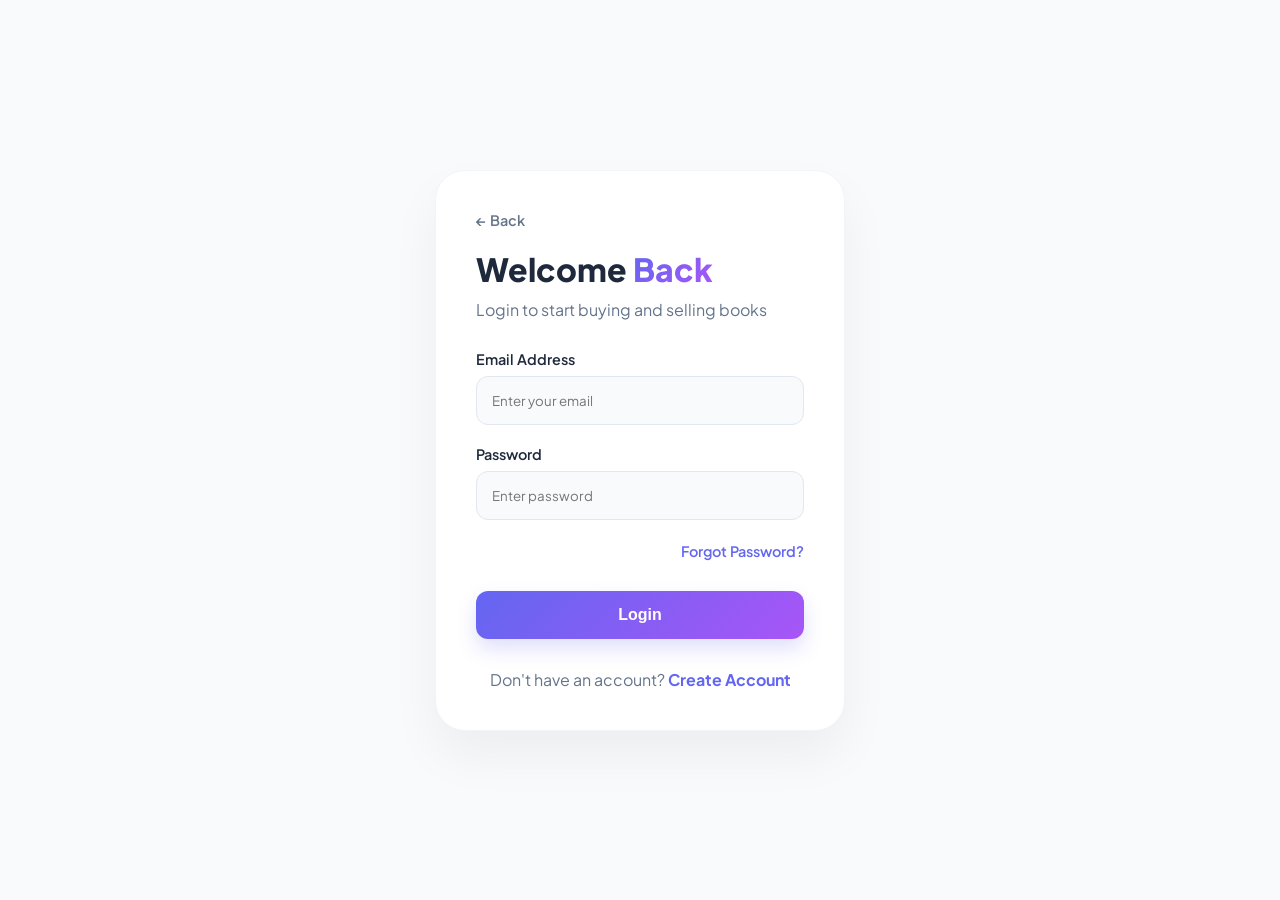
==== login.html @ 10dcbcdf "Initial commit" ====
<!DOCTYPE html>
<html lang="en">
<head>
    <meta charset="UTF-8">
    <meta name="viewport" content="width=device-width, initial-scale=1.0">
    <title>Login | BOOKSHARE</title>
    <link rel="stylesheet" href="style.css">
</head>
<body class="login-body">

    <div class="login-container">
        <div class="login-card">
            <div class="login-header">
                <a href="index.html" class="back-link">← Back</a>
                <h2>Welcome <span>Back</span></h2>
                <p>Login to start buying and selling books</p>
            </div>

            <form class="login-form">
                <div class="input-group">
                    <label>Email Address</label>
                    <input type="email" placeholder="Enter your email" required>
                </div>
                
                <div class="input-group">
                    <label>Password</label>
                    <input type="password" placeholder="Enter password" required>
                </div>

                <div class="forgot-pass">
                    <a href="#">Forgot Password?</a>
                </div>

                <button type="submit" class="login-submit">Login</button>
            </form>

            <div class="login-footer">
                <p>Don't have an account? <a href="#">Create Account</a></p>
            </div>
        </div>
    </div>

</body>
</html>
---- style.css ----
/* Google Font Import */
@import url('https://fonts.googleapis.com/css2?family=Plus+Jakarta+Sans:wght@300;400;600;800&display=swap');

:root {
    /* Bright & Professional Colors */
    --primary-gradient: linear-gradient(135deg, #6366f1 0%, #a855f7 100%); /* Indigo to Purple */
    --bg-light: #f8fafc;
    --card-white: #ffffff;
    --text-dark: #1e293b;
    --text-muted: #64748b;
}

* {
    margin: 0;
    padding: 0;
    box-sizing: border-box;
}

body {
    background-color: var(--bg-light);
    /* બેકગ્રાઉન્ડમાં હળવા કલરના ગોળા (Blur Blobs) જે મોર્ડન લાગે */
    background-image: 
        radial-gradient(circle at 10% 20%, rgba(99, 102, 241, 0.05) 0%, transparent 20%),
        radial-gradient(circle at 90% 80%, rgba(168, 85, 247, 0.05) 0%, transparent 20%);
    color: var(--text-dark);
    font-family: 'Plus Jakarta Sans', sans-serif;
    min-height: 100vh;
}

/* --- Colorful Navbar --- */
.navbar {
    display: flex;
    justify-content: space-between;
    align-items: center;
    padding: 20px 8%;
    background: rgba(255, 255, 255, 0.8);
    backdrop-filter: blur(15px);
    border-bottom: 2px solid #f1f5f9;
    position: sticky;
    top: 0;
    z-index: 1000;
}

.logo {
    font-size: 1.6rem;
    font-weight: 800;
    background: var(--primary-gradient);
    -webkit-background-clip: text;
    -webkit-text-fill-color: transparent; /* લોગો કલરફુલ ગ્રેડિયન્ટમાં */
}

.nav-links a {
    color: var(--text-muted);
    text-decoration: none;
    margin-left: 30px;
    font-weight: 600;
    transition: 0.3s;
}

.nav-links a:hover {
    color: #6366f1;
}

.login-btn {
    background: var(--primary-gradient);
    color: white !important;
    padding: 10px 25px;
    border-radius: 12px;
    box-shadow: 0 4px 15px rgba(99, 102, 241, 0.3); /* કલરફુલ શેડો */
}

/* --- Hero Section with Colorful Text --- */
.hero {
    text-align: center;
    padding: 80px 5%;
}

.hero h1 {
    font-size: 4rem;
    font-weight: 800;
    letter-spacing: -1.5px;
    line-height: 1.2;
    margin-bottom: 20px;
}

/* અમુક શબ્દોને કલરફુલ બનાવવા માટે */
.hero h1 span {
    background: var(--primary-gradient);
    -webkit-background-clip: text;
    -webkit-text-fill-color: transparent;
}

.hero p {
    color: var(--text-muted);
    font-size: 1.2rem;
    margin-bottom: 40px;
}

/* --- Colorful Glass Search Bar --- */
.search-bar {
    display: flex;
    background: white;
    padding: 10px;
    border-radius: 20px;
    max-width: 650px;
    margin: 0 auto;
    box-shadow: 0 20px 50px rgba(0,0,0,0.08); /* સોફ્ટ શેડો */
    border: 2px solid transparent;
    background-image: linear-gradient(white, white), var(--primary-gradient);
    background-origin: border-box;
    background-clip: padding-box, border-box; /* બોર્ડર ગ્રેડિયન્ટમાં */
}

.search-bar input {
    flex: 1;
    border: none;
    outline: none;
    padding: 12px 20px;
    font-size: 1rem;
    color: var(--text-dark);
}

.search-bar button {
    background: var(--primary-gradient);
    color: white;
    border: none;
    padding: 0 30px;
    border-radius: 15px;
    font-weight: 600;
    cursor: pointer;
    box-shadow: 0 5px 15px rgba(168, 85, 247, 0.2);
}

/* --- Colorful Category Tags --- */
.categories {
    display: flex;
    justify-content: center;
    gap: 15px;
    margin-top: 50px;
    flex-wrap: wrap;
}

.cat-tag {
    background: white;
    padding: 12px 25px;
    border-radius: 100px;
    font-weight: 600;
    font-size: 0.9rem;
    color: var(--text-muted);
    border: 1px solid #e2e8f0;
    transition: 0.4s;
    cursor: pointer;
}

/* દરેક કેટેગરીને અલગ કલરની ઈફેક્ટ આપવા */
.cat-tag:hover {
    transform: translateY(-5px);
    color: white;
    background: var(--primary-gradient);
    box-shadow: 0 10px 20px rgba(99, 102, 241, 0.2);
    border-color: transparent;
}
/* --- Book Display Section --- */
.book-container {
    padding: 60px 8%;
}

.section-title {
    font-size: 2rem;
    font-weight: 800;
    margin-bottom: 40px;
    text-align: left;
}

.section-title span {
    background: var(--primary-gradient);
    -webkit-background-clip: text;
    -webkit-text-fill-color: transparent;
}

/* Book Grid Layout */
.book-grid {
    display: grid;
    grid-template-columns: repeat(auto-fill, minmax(260px, 1fr));
    gap: 30px;
}

/* Individual Card Styling */
.book-card {
    background: white;
    border-radius: 24px;
    overflow: hidden;
    border: 1px solid #f1f5f9;
    transition: all 0.4s cubic-bezier(0.175, 0.885, 0.32, 1.275);
    box-shadow: 0 10px 30px rgba(0,0,0,0.03);
    position: relative;
}

.book-card:hover {
    transform: translateY(-10px);
    box-shadow: 0 20px 40px rgba(99, 102, 241, 0.1);
    border-color: #e2e8f0;
}

/* Book Image Area */
.book-img {
    height: 320px;
    background: #f8fafc;
    position: relative;
    overflow: hidden;
}

.book-img img {
    width: 100%;
    height: 100%;
    object-fit: cover;
    transition: 0.5s;
}

.book-card:hover .book-img img {
    transform: scale(1.08);
}

/* Badges */
.category-badge, .sold-badge {
    position: absolute;
    top: 15px;
    left: 15px;
    background: rgba(255, 255, 255, 0.9);
    backdrop-filter: blur(5px);
    padding: 6px 15px;
    border-radius: 100px;
    font-size: 0.75rem;
    font-weight: 700;
    color: #6366f1;
}

.category-badge.free { color: #22c55e; }
.sold-badge { background: #ef4444; color: white; }

/* Book Details */
.book-info {
    padding: 20px;
}

.book-info h3 {
    font-size: 1.1rem;
    margin-bottom: 5px;
    color: var(--text-dark);
}

.author {
    font-size: 0.85rem;
    color: var(--text-muted);
    margin-bottom: 15px;
}

.price-row {
    display: flex;
    align-items: center;
    gap: 10px;
    margin-bottom: 20px;
}

.price {
    font-size: 1.3rem;
    font-weight: 800;
    color: #1e293b;
}

.old-price {
    text-decoration: line-through;
    color: #94a3b8;
    font-size: 0.9rem;
}

.free-label {
    color: #22c55e;
    font-weight: 700;
}

/* WhatsApp Button */
.chat-btn {
    width: 100%;
    padding: 12px;
    border: none;
    border-radius: 14px;
    background: #f1f5f9;
    color: #475569;
    font-weight: 600;
    cursor: pointer;
    transition: 0.3s;
}

.book-card:hover .chat-btn {
    background: var(--primary-gradient);
    color: white;
}

.chat-btn.disabled {
    background: #f8fafc;
    color: #cbd5e1;
    cursor: not-allowed;
}
/* --- Login Page Styles --- */
.login-body {
    display: flex;
    justify-content: center;
    align-items: center;
    min-height: 100vh;
    background: #f8fafc; /* Light Professional Grey */
}

.login-container {
    width: 100%;
    max-width: 450px;
    padding: 20px;
}

.login-card {
    background: white;
    padding: 40px;
    border-radius: 30px;
    box-shadow: 0 25px 50px rgba(0,0,0,0.05);
    border: 1px solid #f1f5f9;
    animation: fadeIn 0.6s ease-out;
}

.back-link {
    text-decoration: none;
    color: var(--text-muted);
    font-size: 0.9rem;
    font-weight: 600;
    display: block;
    margin-bottom: 20px;
}

.login-header h2 {
    font-size: 2rem;
    font-weight: 800;
    margin-bottom: 10px;
}

.login-header h2 span {
    background: var(--primary-gradient);
    -webkit-background-clip: text;
    -webkit-text-fill-color: transparent;
}

.login-header p {
    color: var(--text-muted);
    margin-bottom: 30px;
}

/* Input Fields Style */
.input-group {
    margin-bottom: 20px;
    text-align: left;
}

.input-group label {
    display: block;
    font-size: 0.9rem;
    font-weight: 600;
    margin-bottom: 8px;
    color: var(--text-dark);
}

.input-group input {
    width: 100%;
    padding: 15px;
    border-radius: 12px;
    border: 1px solid #e2e8f0;
    background: #f8fafc;
    font-family: inherit;
    transition: 0.3s;
}

.input-group input:focus {
    outline: none;
    border-color: #6366f1;
    background: white;
    box-shadow: 0 0 0 4px rgba(99, 102, 241, 0.1);
}

.forgot-pass {
    text-align: right;
    margin-bottom: 30px;
}

.forgot-pass a {
    color: #6366f1;
    text-decoration: none;
    font-size: 0.9rem;
    font-weight: 600;
}

/* Login Button */
.login-submit {
    width: 100%;
    padding: 15px;
    border: none;
    border-radius: 12px;
    background: var(--primary-gradient);
    color: white;
    font-size: 1rem;
    font-weight: 700;
    cursor: pointer;
    box-shadow: 0 10px 20px rgba(99, 102, 241, 0.2);
    transition: 0.3s;
}

.login-submit:hover {
    transform: translateY(-2px);
    box-shadow: 0 15px 25px rgba(99, 102, 241, 0.3);
}

.login-footer {
    margin-top: 30px;
    text-align: center;
    color: var(--text-muted);
}

.login-footer a {
    color: #6366f1;
    text-decoration: none;
    font-weight: 700;
}

/* Entry Animation */
@keyframes fadeIn {
    from { opacity: 0; transform: translateY(20px); }
    to { opacity: 1; transform: translateY(0); }
}
/* --- Upload Page Styles --- */
.upload-body {
    background-color: #f8fafc;
}

.upload-container {
    max-width: 800px;
    margin: 50px auto;
    padding: 0 20px;
    animation: fadeIn 0.8s ease;
}

.upload-header {
    text-align: center;
    margin-bottom: 40px;
}

.upload-header h2 {
    font-size: 2.5rem;
    font-weight: 800;
}

.upload-header h2 span {
    background: var(--primary-gradient);
    -webkit-background-clip: text;
    -webkit-text-fill-color: transparent;
}

/* Image Upload Placeholder */
.image-upload-box {
    width: 100%;
    margin-bottom: 30px;
}

.upload-label {
    display: flex;
    flex-direction: column;
    align-items: center;
    justify-content: center;
    height: 200px;
    border: 2px dashed #e2e8f0;
    border-radius: 20px;
    background: white;
    cursor: pointer;
    transition: 0.3s;
}

.upload-label:hover {
    border-color: #6366f1;
    background: rgba(99, 102, 241, 0.02);
}

.upload-icon {
    font-size: 2.5rem;
    margin-bottom: 10px;
}

.upload-form {
    background: white;
    padding: 40px;
    border-radius: 30px;
    box-shadow: 0 20px 40px rgba(0,0,0,0.03);
}

.form-grid {
    display: grid;
    grid-template-columns: 1fr 1fr;
    gap: 20px;
}

/* Dropdown Menu Style */
select {
    width: 100%;
    padding: 15px;
    border-radius: 12px;
    border: 1px solid #e2e8f0;
    background: #f8fafc;
    font-family: inherit;
    appearance: none; /* Removes default arrow */
    cursor: pointer;
}

textarea {
    width: 100%;
    padding: 15px;
    border-radius: 12px;
    border: 1px solid #e2e8f0;
    background: #f8fafc;
    font-family: inherit;
    resize: none;
}

.upload-submit {
    width: 100%;
    padding: 18px;
    margin-top: 30px;
    border: none;
    border-radius: 15px;
    background: var(--primary-gradient);
    color: white;
    font-size: 1.1rem;
    font-weight: 700;
    cursor: pointer;
    box-shadow: 0 10px 20px rgba(99, 102, 241, 0.2);
    transition: 0.3s;
}

.upload-submit:hover {
    transform: translateY(-3px);
    box-shadow: 0 15px 30px rgba(99, 102, 241, 0.3);
}

/* Responsive for Mobile */
@media (max-width: 600px) {
    .form-grid {
        grid-template-columns: 1fr;
    }
}
/* --- Request Page Styles --- */
.request-body {
    background: #f8fafc;
}

.request-container {
    max-width: 1000px;
    margin: 50px auto;
    padding: 0 20px;
}

.request-header {
    text-align: center;
    margin-bottom: 50px;
}

.request-grid {
    display: grid;
    grid-template-columns: 1fr 1.2fr;
    gap: 40px;
}

/* Form Card */
.request-form-card {
    background: white;
    padding: 30px;
    border-radius: 25px;
    box-shadow: 0 20px 40px rgba(0,0,0,0.03);
    height: fit-content;
}

.request-form-card h3 {
    margin-bottom: 25px;
    font-size: 1.4rem;
}

.request-submit {
    width: 100%;
    padding: 15px;
    border: none;
    border-radius: 12px;
    background: var(--primary-gradient);
    color: white;
    font-weight: 700;
    cursor: pointer;
    box-shadow: 0 10px 20px rgba(99, 102, 241, 0.2);
}

/* Requests List */
.live-requests h3 {
    margin-bottom: 25px;
}

.req-item {
    background: white;
    padding: 20px;
    border-radius: 18px;
    margin-bottom: 15px;
    display: flex;
    justify-content: space-between;
    align-items: center;
    border: 1px solid #f1f5f9;
    transition: 0.3s;
}

.req-item:hover {
    border-color: #6366f1;
    transform: translateX(5px);
}

.req-info h4 {
    font-size: 1.1rem;
    margin-bottom: 5px;
}

.req-info p {
    font-size: 0.85rem;
    color: var(--text-muted);
}

.req-info span {
    color: var(--text-dark);
    font-weight: 600;
}

.status-badge {
    background: #fef9c3;
    color: #a16207;
    padding: 5px 12px;
    border-radius: 100px;
    font-size: 0.75rem;
    font-weight: 700;
}

/* Mobile Responsive */
@media (max-width: 800px) {
    .request-grid {
        grid-template-columns: 1fr;
    }
}
/* Wishlist Button Styling */
.wishlist-btn {
    position: absolute;
    top: 15px;
    right: 15px;
    width: 40px;
    height: 40px;
    border-radius: 50%;
    background: white;
    border: none;
    box-shadow: 0 4px 10px rgba(0,0,0,0.1);
    cursor: pointer;
    display: flex;
    align-items: center;
    justify-content: center;
    transition: 0.3s ease;
    z-index: 10;
}

.heart-icon {
    color: #cbd5e1; /* Default Grey Heart */
    font-size: 1.4rem;
    transition: 0.3s;
}

/* જ્યારે બટન એક્ટિવ (ક્લિક કરેલું) હોય ત્યારે */
.wishlist-btn.active .heart-icon {
    color: #ff4757; /* Red Heart */
    transform: scale(1.2);
}

.wishlist-btn:hover {
    transform: scale(1.1);
}
/* --- Location Badge Style --- */
.location-badge {
    display: inline-flex;
    align-items: center;
    gap: 5px;
    background: #f1f5f9; /* Soft Blue-Grey */
    color: #6366f1;      /* Indigo Color */
    padding: 4px 12px;
    border-radius: 50px;
    font-size: 0.8rem;
    font-weight: 700;
    margin-bottom: 10px;
}

.loc-icon {
    font-size: 0.9rem;
}

/* સર્ચ બારમાં લોકેશન ફિલ્ટર માટે */
.location-filter {
    border-left: 1px solid #e2e8f0;
    padding-left: 15px;
    margin-left: 10px;
    display: flex;
    align-items: center;
}

.location-filter select {
    border: none;
    background: transparent;
    font-weight: 600;
    color: var(--text-dark);
    outline: none;
    cursor: pointer;
}
/* --- Free Books Section Style --- */
.free-books-section {
    padding: 60px 8%;
    background: linear-gradient(to bottom, #f0fdf4 0%, #ffffff 100%); /* Light Greenish Fade */
    border-radius: 50px 50px 0 0;
    margin-top: 40px;
}

.free-tag {
    position: absolute;
    top: 15px;
    left: 15px;
    background: #22c55e; /* Bright Green */
    color: white;
    padding: 5px 15px;
    border-radius: 50px;
    font-size: 0.75rem;
    font-weight: 800;
    box-shadow: 0 4px 10px rgba(34, 197, 94, 0.3);
}

.free-price {
    color: #22c55e;
    font-size: 1.4rem;
    font-weight: 800;
}

/* Free Button Hover Effect */
.free-btn {
    background: #22c55e !important;
    color: white !important;
    border: none;
    box-shadow: 0 10px 20px rgba(34, 197, 94, 0.2);
}

.free-btn:hover {
    background: #16a34a !important;
    transform: translateY(-2px);
    box-shadow: 0 15px 25px rgba(34, 197, 94, 0.3);
}

/* Free Card Special Border */
.free-card {
    border: 2px solid #dcfce7 !important;
}

.free-card:hover {
    border-color: #22c55e !important;
}
@keyframes fadeIn {
    from { opacity: 0; transform: translateY(10px); }
    to { opacity: 1; transform: translateY(0); }
}

/* એક્ટિવ કેટેગરી માટે સ્ટાઈલ */
.active-tag {
    background: var(--primary-gradient) !important;
    color: white !important;
    border-color: transparent !important;
}
.condition-tag {
    position: absolute;
    bottom: 10px;
    left: 10px;
    background: rgba(0, 0, 0, 0.6);
    color: white;
    padding: 3px 8px;
    border-radius: 5px;
    font-size: 0.7rem;
    backdrop-filter: blur(5px);
}

.seller-rating {
    font-size: 0.8rem;
    color: #64748b;
    margin-bottom: 8px;
}

.stars {
    color: #fbbf24; /* Golden color for stars */
}
.categories {
    display: flex;
    justify-content: center;
    gap: 12px;
    margin: 30px auto;
    flex-wrap: wrap; /* આનાથી મોબાઈલમાં ટેગ્સ બીજી લાઈનમાં આવશે અને કપાશે નહીં */
    max-width: 90%;
}

.cat-tag {
    cursor: pointer;
    padding: 10px 25px;
    border-radius: 50px;
    border: 1px solid #e2e8f0;
    background: white;
    font-weight: 600;
    font-size: 0.9rem;
    transition: 0.3s ease;
    white-space: nowrap; /* ટેગનું લખાણ એક જ લાઈનમાં રહેશે */
}
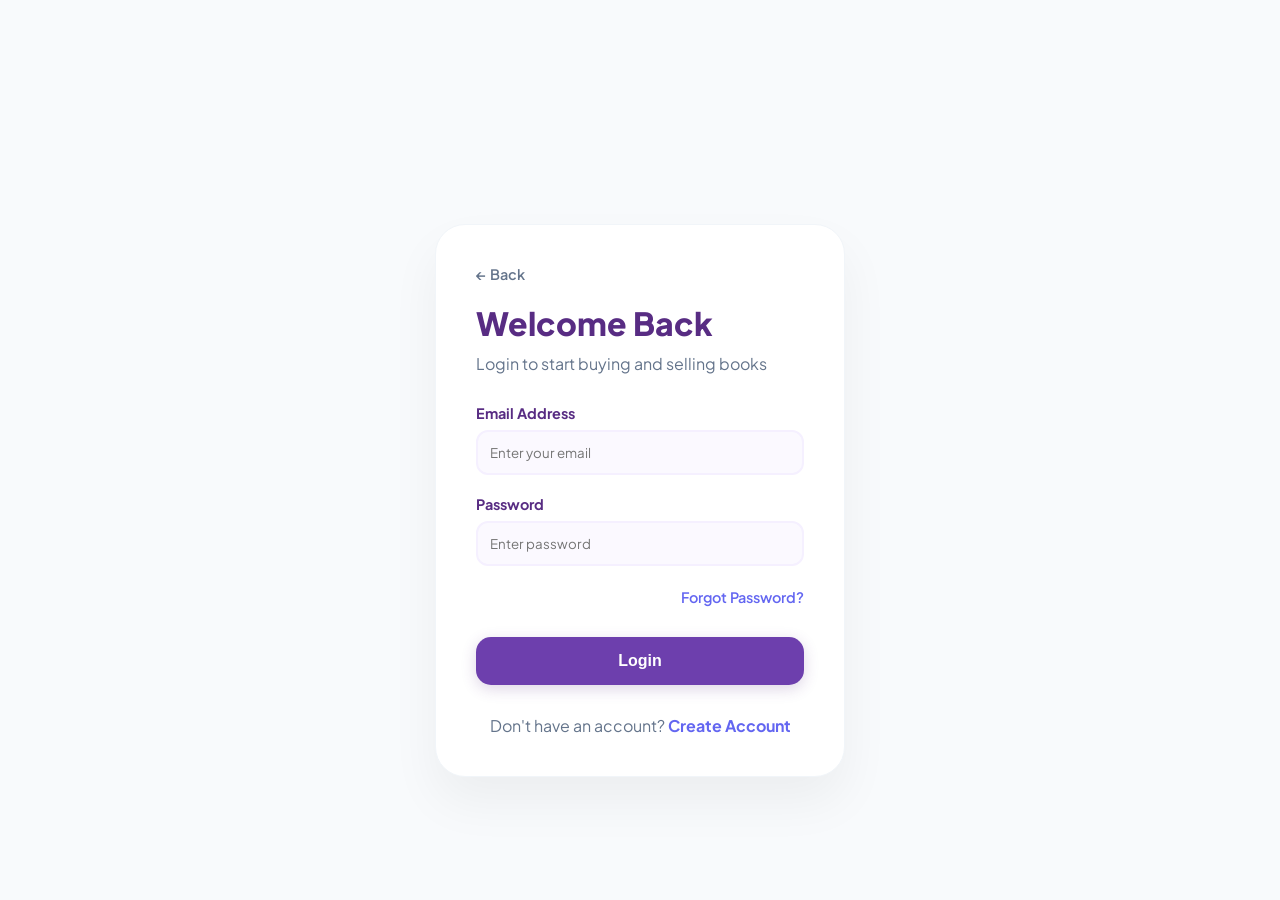
==== commit 46748b67: "samll cheng,free book button add" ====
--- a/login.html
+++ b/login.html
@@ -12,19 +12,19 @@
         <div class="login-card">
             <div class="login-header">
                 <a href="index.html" class="back-link">← Back</a>
-                <h2>Welcome <span>Back</span></h2>
+                <h2>Welcome Back </h2>
                 <p>Login to start buying and selling books</p>
             </div>
 
-            <form class="login-form">
+            <form class="login-form" id="loginForm">
                 <div class="input-group">
                     <label>Email Address</label>
-                    <input type="email" placeholder="Enter your email" required>
+                    <input type="email" id="loginEmail" placeholder="Enter your email" required>
                 </div>
                 
                 <div class="input-group">
                     <label>Password</label>
-                    <input type="password" placeholder="Enter password" required>
+                    <input type="password" id="loginPassword" placeholder="Enter password" required>
                 </div>
 
                 <div class="forgot-pass">
@@ -35,10 +35,37 @@
             </form>
 
             <div class="login-footer">
-                <p>Don't have an account? <a href="#">Create Account</a></p>
+                <p>Don't have an account? <a href="signup.html">Create Account</a></p>
             </div>
         </div>
     </div>
 
+    <script>
+        document.getElementById('loginForm').addEventListener('submit', function(e) {
+            e.preventDefault();
+
+            // ૧. ઇનપુટ કરેલી વિગતો મેળવો
+            const emailInput = document.getElementById('loginEmail').value;
+            const passInput = document.getElementById('loginPassword').value;
+
+            // ૨. Signup વખતે સ્ટોર થયેલો ડેટા મેળવો
+            const savedEmail = localStorage.getItem('registeredEmail');
+            const savedPass = localStorage.getItem('registeredPassword');
+
+            // ૩. વિગતો ચેક કરો
+            if (emailInput === savedEmail && passInput === savedPass) {
+                alert("Login Successful! 🔓");
+                
+                // લોગિન સ્ટેટસ સાચવો
+                localStorage.setItem('isLoggedIn', 'true'); 
+                
+                // હોમ પેજ પર મોકલો
+                window.location.href = "index.html";
+            } else {
+                alert("Invalid email or password! Please check and try again.");
+            }
+        });
+    </script>
+<script src="theme.js"></script>
 </body>
 </html>
--- a/style.css
+++ b/style.css
@@ -41,14 +41,22 @@
     z-index: 1000;
 }
 
+/* ૧. લોગો ટેક્સ્ટ ફિક્સ - જે હવે આપણી પર્પલ થીમ પકડશે */
 .logo {
+    display: flex;
+    align-items: center;
     font-size: 1.6rem;
     font-weight: 800;
-    background: var(--primary-gradient);
-    -webkit-background-clip: text;
-    -webkit-text-fill-color: transparent; /* લોગો કલરફુલ ગ્રેડિયન્ટમાં */
-}
-
+    /* અહીંથી Gradient અને Transparent કાઢી નાખ્યું છે જેથી આપણે આપેલો કલર દેખાય */
+}
+
+/* લોગોની અંદરના span (BOOKSHARE) માટે */
+.logo span {
+    color: #582C83 !important; /* ડાર્ક પર્પલ */
+    -webkit-text-fill-color: initial !important; /* ટ્રાન્સપરન્ટ ઇફેક્ટ દૂર કરી */
+    background: none !important;
+    font-size: 30px !important;
+}
 .nav-links a {
     color: var(--text-muted);
     text-decoration: none;
@@ -130,7 +138,6 @@
     cursor: pointer;
     box-shadow: 0 5px 15px rgba(168, 85, 247, 0.2);
 }
-
 /* --- Colorful Category Tags --- */
 .categories {
     display: flex;
@@ -141,30 +148,38 @@
 }
 
 .cat-tag {
-    background: white;
+    background: white !important;
     padding: 12px 25px;
     border-radius: 100px;
     font-weight: 600;
     font-size: 0.9rem;
-    color: var(--text-muted);
+    color: #64748b !important; /* Text Muted Color */
     border: 1px solid #e2e8f0;
     transition: 0.4s;
     cursor: pointer;
 }
 
-/* દરેક કેટેગરીને અલગ કલરની ઈફેક્ટ આપવા */
+/* જે બટન સિલેક્ટ થયેલું હોય (Active) તેના માટે ખાસ પર્પલ કલર */
+.cat-tag.active-tag {
+    background: #582C83 !important; /* આપણી પર્પલ થીમ */
+    color: white !important;
+    border-color: #582C83 !important;
+    transform: translateY(-3px);
+    box-shadow: 0 8px 15px rgba(88, 44, 131, 0.3);
+}
+
+/* માઉસ ઉપર જાય ત્યારે થતી ઇફેક્ટ */
 .cat-tag:hover {
     transform: translateY(-5px);
-    color: white;
-    background: var(--primary-gradient);
-    box-shadow: 0 10px 20px rgba(99, 102, 241, 0.2);
-    border-color: transparent;
-}
+    color: #582C83 !important; /* હોવર પર લખાણ પર્પલ થશે */
+    border-color: #582C83 !important;
+    background: #f5f3ff !important; /* આછો પર્પલ બેકગ્રાઉન્ડ */
+}
+
 /* --- Book Display Section --- */
 .book-container {
     padding: 60px 8%;
 }
-
 .section-title {
     font-size: 2rem;
     font-weight: 800;
@@ -819,4 +834,935 @@
     font-size: 0.9rem;
     transition: 0.3s ease;
     white-space: nowrap; /* ટેગનું લખાણ એક જ લાઈનમાં રહેશે */
+}
+.sold-overlay {
+    position: absolute;
+    top: 0; left: 0; width: 100%; height: 100%;
+    background: rgba(0,0,0,0.6);
+    color: white;
+    display: flex;
+    justify-content: center;
+    align-items: center;
+    font-weight: bold;
+    font-size: 1.5rem;
+    z-index: 5;
+    pointer-events: none;
+}
+/* Sold Out કાર્ડ માટેની ડિઝાઈન */
+.book-card.sold {
+    position: relative;
+    opacity: 0.6;
+    pointer-events: none; /* ક્લિક બંધ કરી દેશે */
+}
+
+.book-card.sold::before {
+    content: "SOLD OUT";
+    position: absolute;
+    top: 40%;
+    left: 50%;
+    transform: translate(-50%, -50%) rotate(-15deg);
+    background: #ff4757;
+    color: white;
+    padding: 10px 20px;
+    font-weight: bold;
+    border: 2px solid white;
+    z-index: 100;
+    border-radius: 5px;
+}
+.logo {
+    display: flex;
+    align-items: center;
+    gap: 10px; /* લોગો અને નામ વચ્ચેની જગ્યા */
+    font-weight: 700;
+    font-size: 24px;
+    color: #1e293b; /* તમારી થીમ મુજબનો ડાર્ક કલર */
+}
+
+.nav-logo {
+    width: 40px;  /* લોગોની પહોળાઈ */
+    height: 40px; /* લોગોની ઉંચાઈ */
+    object-fit: contain;
+    border-radius: 8px; /* જો લોગો ચોરસ હોય તો તેને થોડો રાઉન્ડ કરવા માટે */
+}
+.logo {
+    display: flex;
+    align-items: center;
+    gap: 10px;
+    font-weight: 700;
+    font-size: 24px;
+    
+    /* આ લાઈન લોગોના પર્પલ કલર સાથે મેચ થશે */
+    color: #2c2d77; /* આ એક સ્ટાન્ડર્ડ મોર્ડન પર્પલ (Indigo) છે */
+    
+    text-transform: uppercase; /* જો તમારે લખાણ Capital રાખવું હોય તો */
+    letter-spacing: 1px; /* પ્રોફેશનલ લુક માટે અક્ષરો વચ્ચે થોડી જગ્યા */
+}
+
+/* જો તમે ઈચ્છો તો 'SHARE' ને અલગ કલર આપી શકો છો */
+.logo span {
+    color: #2e2f70; /* આખું નામ પર્પલ થશે */
+}
+/* ૧. Mark as Sold બટન (ડાર્ક પર્પલ શેડ - લોગોના થડ જેવો) */
+.sold-btn {
+    background: #582C83 !important; /* ડાર્ક પર્પલ */
+    color: white !important;
+    border: none;
+    padding: 12px;
+    border-radius: 12px;
+    cursor: pointer;
+    width: 100%;
+    font-weight: 600;
+    margin-top: 10px;
+    transition: 0.3s;
+}
+
+.sold-btn:hover {
+    background: #452266 !important; /* થોડું વધુ ડાર્ક */
+}
+
+/* ૨. Delete Listing બટન (લાઇટ પર્પલ શેડ - લોગોના બહારના સર્કલ જેવો) */
+.delete-btn {
+    background: #E1D5F0 !important; /* લાઇટ પર્પલ */
+    color: #582C83 !important;      /* ડાર્ક પર્પલ ટેક્સ્ટ */
+    border: 1px solid #D1C4E9;
+    padding: 10px;
+    border-radius: 12px;
+    cursor: pointer;
+    width: 100%;
+    font-weight: 600;
+    font-size: 14px;
+    margin-top: 10px;
+    transition: 0.3s;
+}
+
+.delete-btn:hover {
+    background: #D1C4E9 !important;
+    color: #452266 !important;
+}
+
+/* ૩. પ્રાઇસ (કિંમત) નો કલર પણ લોગો મુજબ સેટ કરો */
+.price {
+    color: #582C83; 
+    font-weight: 800;
+    font-size: 1.5rem;
+}
+/* ૧. મેઈન હેડિંગ (Give Your Books A Second Life) માટે */
+.hero h1 {
+    color: #582C83 !important; /* ડાર્ક પર્પલ */
+    font-weight: 800; /* થોડા વધુ જાડા અક્ષર પ્રોફેશનલ લાગશે */
+}
+
+/* ૨. નેવબારમાં લોગોની બાજુમાં જે BOOKSHARE લખ્યું છે તેના માટે */
+.logo span {
+    color: #582C83 !important;
+    font-weight: 700;
+    letter-spacing: 1px; /* અક્ષરો વચ્ચે થોડી જગ્યા */
+}
+
+/* ૩. સર્ચ બારની બોર્ડરને પણ થોડી મેચ કરવા માટે (Optional) */
+.search-bar {
+    border: 2px solid #E1D5F0; /* લાઈટ પર્પલ બોર્ડર */
+}
+/* ૧. નેવબારનું બેકગ્રાઉન્ડ - જે હોમ પેજથી અલગ દેખાશે */
+.navbar {
+    background-color: #E9E2F7 !important; /* થોડો વધુ ડાર્ક અને રિચ લાઇટ પર્પલ */
+    padding: 10px 40px;
+    display: flex;
+    justify-content: space-between;
+    align-items: center;
+    /* નીચેની લાઇન અને શેડો નેવબારને અલગ પાડશે */
+    border-bottom: 3px solid #D1C4E9; 
+    box-shadow: 0 4px 12px rgba(88, 44, 131, 0.15); 
+    position: sticky;
+    top: 0;
+    z-index: 1000;
+}
+
+/* ૨. નેવબારની લિંક્સ */
+.nav-links a {
+    text-decoration: none;
+    color: #582C83 !important; /* ડાર્ક પર્પલ અક્ષર */
+    font-weight: 700;
+    padding: 8px 20px;
+    border-radius: 8px;
+    transition: all 0.3s ease;
+}
+
+/* ૩. હોવર ઇફેક્ટ - ડાર્ક બોક્સ */
+.nav-links a:hover {
+    background-color: #582C83 !important; /* ડાર્ક પર્પલ બોક્સ */
+    color: #ffffff !important; /* વ્હાઇટ અક્ષર */
+}
+
+/* ૪. લોગો અને ટેક્સ્ટને પ્રોપરલી સેન્ટર કરવા માટે */
+.logo {
+    display: flex;
+    align-items: center;
+    gap: 12px;
+}
+
+.logo span {
+    color: #582C83 !important;
+    font-size: 24px;
+    font-weight: 800;
+}
+/* ૧. કેટેગરી કન્ટેનર (બધા બટન્સની આજુબાજુની જગ્યા) */
+.categories {
+    display: flex;
+    justify-content: center;
+    gap: 15px;
+    margin-top: 30px;
+    flex-wrap: wrap;
+}
+
+/* ૨. કેટેગરી ટેગ્સ - Navbar જેવો લુક */
+.cat-tag {
+    background-color: #E9E2F7 !important; /* Navbar જેવો લાઈટ પર્પલ */
+    color: #582C83 !important;           /* ડાર્ક પર્પલ ફોન્ટ */
+    padding: 10px 25px;
+    border-radius: 12px;                  /* થોડા રાઉન્ડ ખૂણા */
+    cursor: pointer;
+    font-weight: 700;
+    font-size: 15px;
+    transition: all 0.3s ease;
+    border: 2px solid transparent;        /* સ્મૂધ ઇફેક્ટ માટે */
+    display: flex;
+    align-items: center;
+    box-shadow: 0 4px 10px rgba(88, 44, 131, 0.05); /* હળવો શેડો */
+}
+
+/* ૩. હોવર ઇફેક્ટ - Navbar જેવું ડાર્ક પર્પલ બોક્સ */
+.cat-tag:hover {
+    background-color: #582C83 !important; /* ડાર્ક પર્પલ બેકગ્રાઉન્ડ */
+    color: #ffffff !important;           /* વ્હાઇટ ફોન્ટ */
+    transform: translateY(-3px);          /* સહેજ ઉપર આવશે */
+    box-shadow: 0 6px 15px rgba(88, 44, 131, 0.2);
+}
+
+/* ૪. એક્ટિવ ટેગ (જ્યારે કોઈ કેટેગરી સિલેક્ટ થયેલી હોય) */
+.cat-tag.active-tag, .cat-tag.active {
+    background-color: #582C83 !important;
+    color: #ffffff !important;
+    box-shadow: 0 4px 12px rgba(88, 44, 131, 0.3);
+}
+/* ૧. બુક કાર્ડનો આખો લુક બદલવા માટે */
+.book-card {
+    background: #ffffff;
+    border-radius: 20px; /* વધુ રાઉન્ડ ખૂણા */
+    overflow: hidden;
+    border: 1px solid #E9E2F7; /* લાઈટ પર્પલ બોર્ડર */
+    box-shadow: 0 10px 25px rgba(88, 44, 131, 0.05); /* હળવો પર્પલ શેડો */
+    transition: all 0.4s cubic-bezier(0.175, 0.885, 0.32, 1.275); /* સ્મૂધ એનિમેશન */
+    position: relative;
+    display: flex;
+    flex-direction: column;
+}
+
+/* ૨. હોવર ઇફેક્ટ - કાર્ડ થોડું ઉપર આવશે અને શેડો ડાર્ક થશે */
+.book-card:hover {
+    transform: translateY(-12px);
+    box-shadow: 0 20px 40px rgba(88, 44, 131, 0.15);
+    border-color: #8A5AC2; /* બોર્ડર પર્પલ થશે */
+}
+
+/* ૩. બુક ઈમેજ સેક્શન */
+.book-img {
+    position: relative;
+    height: 220px;
+    overflow: hidden;
+}
+
+.book-img img {
+    width: 100%;
+    height: 100%;
+    object-fit: cover;
+    transition: transform 0.5s ease;
+}
+
+.book-card:hover .book-img img {
+    transform: scale(1.1); /* હોવર કરતા ઈમેજ ઝૂમ થશે */
+}
+
+/* ૪. લોકેશન બેજ (📍 Rajkot) - એકદમ મોર્ડન લુક */
+.location-badge {
+    position: absolute;
+    top: 15px;
+    left: 15px;
+    background: rgba(255, 255, 255, 0.9);
+    backdrop-filter: blur(5px);
+    padding: 5px 12px;
+    border-radius: 50px;
+    font-size: 12px;
+    font-weight: 700;
+    color: #582C83;
+    box-shadow: 0 4px 10px rgba(0,0,0,0.1);
+}
+
+/* ૫. બુકની વિગતો (Info Section) */
+.book-info {
+    padding: 20px;
+    text-align: left;
+}
+
+.book-info h3 {
+    font-size: 18px;
+    color: #582C83;
+    margin-bottom: 5px;
+    font-weight: 700;
+}
+
+.price-row {
+    margin: 15px 0;
+    display: flex;
+    align-items: center;
+    justify-content: space-between;
+}
+
+.price {
+    font-size: 22px;
+    color: #8A5AC2;
+    font-weight: 800;
+}
+
+/* ૬. વોટ્સએપ બટન - પર્પલ ગ્રેડિયન્ટ લુક */
+.chat-btn {
+    background: linear-gradient(135deg, #8A5AC2 0%, #582C83 100%) !important;
+    color: white !important;
+    border: none !important;
+    padding: 12px;
+    border-radius: 12px;
+    font-weight: 600;
+    cursor: pointer;
+    width: 100%;
+    transition: 0.3s;
+}
+
+.chat-btn:hover {
+    box-shadow: 0 8px 20px rgba(88, 44, 131, 0.3);
+    opacity: 0.9;
+}
+/* ૧. મેઈન હેડિંગ અને લખાણ (ડાર્ક પર્પલ) */
+.request-header h2, .request-header h1 {
+    color: #582C83 !important;
+}
+
+/* ૨. રિક્વેસ્ટ ફોર્મ કાર્ડ - પ્રીમિયમ લુક */
+.request-card {
+    background: #ffffff;
+    border: 1px solid #E9E2F7;
+    border-radius: 20px;
+    box-shadow: 0 10px 30px rgba(88, 44, 131, 0.08);
+}
+
+/* ૩. ઈનપુટ બોક્સ (Inputs & Select) */
+.input-group label {
+    color: #582C83;
+    font-weight: 700;
+}
+
+.input-group input, .input-group select {
+    border: 2px solid #F5F0FF !important;
+    background-color: #FBF9FF !important;
+    border-radius: 12px;
+    padding: 12px;
+    color: #582C83;
+    transition: 0.3s;
+}
+
+.input-group input:focus {
+    border-color: #8A5AC2 !important; /* ફોકસ કરતા મીડિયમ પર્પલ */
+    outline: none;
+    background-color: #ffffff !important;
+}
+
+/* ૪. Post Request બટન (ગ્રેડિયન્ટ પર્પલ) */
+.post-btn, .request-submit {
+    background: linear-gradient(135deg, #8A5AC2 0%, #582C83 100%) !important;
+    color: white !important;
+    border-radius: 12px;
+    font-weight: 700;
+    padding: 15px;
+    border: none;
+    box-shadow: 0 5px 15px rgba(88, 44, 131, 0.2);
+}
+
+/* ૫. જમણી બાજુના રિક્વેસ્ટ લિસ્ટ કાર્ડ્સ */
+.recent-requests h3 {
+    color: #582C83;
+}
+
+.request-item {
+    background: #ffffff;
+    border: 1px solid #F5F0FF;
+    border-left: 5px solid #8A5AC2; /* સાઈડમાં પર્પલ બોર્ડર */
+    border-radius: 15px;
+    margin-bottom: 15px;
+    padding: 15px;
+    transition: 0.3s;
+}
+
+.request-item:hover {
+    transform: translateX(5px);
+    box-shadow: 0 5px 15px rgba(88, 44, 131, 0.1);
+}
+
+/* ૬. Waiting Badge - લોગોની લાઈટ થીમ મુજબ */
+.waiting-badge {
+    background: #E1D5F0 !important; /* લાઈટ પર્પલ */
+    color: #582C83 !important;      /* ડાર્ક પર્પલ ટેક્સ્ટ */
+    font-weight: 800;
+    padding: 5px 12px;
+    border-radius: 50px;
+    font-size: 11px;
+    text-transform: uppercase;
+}
+/* ૧. મેઈન હેડિંગ (Latest Books) માટે */
+.section-title {
+    color: #582C83 !important; /* લોગોના થડ જેવો ડાર્ક પર્પલ */
+    font-size: 32px;
+    font-weight: 800;
+    text-align: left;
+    margin-bottom: 30px;
+    letter-spacing: -0.5px;
+}
+
+/* ૨. જો તમારે 'Books' શબ્દને થોડો લાઈટ પર્પલ રાખવો હોય (ઓપ્શનલ) */
+.section-title span {
+    color: #8A5AC2 !important; /* લોગોના પાંદડા જેવો પર્પલ */
+}
+/* ૧. 'List Your Book' હેડિંગ માટે (Upload Page) */
+.upload-card h1, .upload-container h2 {
+    color: #582C83 !important; /* લોગોના થડ જેવો ડાર્ક પર્પલ */
+    font-weight: 800;
+    text-align: center;
+}
+
+/* ૨. જો તમે 'Book' શબ્દને અલગ પર્પલ શેડ આપવા માંગતા હોવ */
+.upload-card h1 span {
+    color: #8A5AC2 !important; /* લોગોના પાંદડા જેવો પર્પલ */
+}
+
+/* ૩. હેડિંગની નીચેનું નાનું લખાણ (Fill in the details...) */
+.upload-card p {
+    color: #582C83;
+    opacity: 0.7;
+    text-align: center;
+}/* ૧. મેઈન બટન (Post Listing, Submit, વગેરે) */
+.submit-btn, .post-btn, .upload-submit-btn, .login-submit {
+    /* લોગોની થીમ મુજબનો પર્પલ ગ્રેડિયન્ટ */
+    background: linear-gradient(135deg, #8A5AC2 0%, #582C83 100%) !important;
+    color: white !important;
+    border: none !important;
+    padding: 15px 25px;
+    border-radius: 12px; /* પ્રોફેશનલ રાઉન્ડ ખૂણા */
+    font-weight: 700;
+    font-size: 16px;
+    cursor: pointer;
+    transition: all 0.3s ease;
+    box-shadow: 0 4px 15px rgba(88, 44, 131, 0.2);
+    display: block;
+    width: 100%;
+    text-align: center;
+}
+
+/* ૨. હોવર ઇફેક્ટ (Hover Effect) - નેવબાર જેવું ડાર્ક બોક્સ */
+.submit-btn:hover, .post-btn:hover, .upload-submit-btn:hover {
+    background: #582C83 !important; /* પૂરેપૂરું ડાર્ક પર્પલ */
+    transform: translateY(-2px); /* સહેજ ઉપર આવશે */
+    box-shadow: 0 8px 20px rgba(88, 44, 131, 0.35);
+}
+
+/* ૩. બટન ક્લિક થાય ત્યારે (Active State) */
+.submit-btn:active {
+    transform: scale(0.98);
+}/* આ કોડને તમારી CSS ફાઈલમાં સૌથી નીચે પેસ્ટ કરો */
+.post-btn, .submit-btn, .upload-submit-btn, button[type="submit"] {
+    background-color: #6D3FAD !important; /* તમારો માંગેલો પર્પલ */
+    background-image: none !important;    /* જો જૂનો ગ્રેડિયન્ટ હોય તો કાઢી નાખશે */
+    color: white !important;
+    border-radius: 15px !important;
+    border: none !important;
+}
+/* ૧. 'Create Account' મેઈન હેડિંગ માટે */
+.signup-container h2, .auth-header h2 {
+    color: #582C83 !important; /* લોગોના થડ જેવો ડાર્ક પર્પલ */
+    font-weight: 800;
+    font-size: 32px;
+    margin-bottom: 8px;
+}
+
+/* ૨. નીચેનું નાનું લખાણ અને 'BOOKSHARE' નામ માટે */
+.signup-container p, .auth-header p {
+    color: #582C83;
+    opacity: 0.8;
+}
+
+/* ૩. ખાસ 'BOOKSHARE' લખાણને હાઈલાઈટ કરવા માટે */
+.signup-container p span, .auth-header p strong {
+    color: #8A5AC2 !important; /* મીડિયમ પર્પલ */
+    font-weight: 700;
+}
+
+/* ૪. Signup પેજના ઈનપુટ લેબલ્સ (Name, Email, etc.) */
+.signup-form label {
+    color: #582C83 !important;
+    font-weight: 600;
+}
+
+/* ૫. Signup બટન (તમારા ફેવરિટ પર્પલ શેડમાં) */
+.signup-btn {
+    background-color: #6D3FAD !important;
+    color: white !important;
+    border-radius: 15px !important;
+    font-weight: 700;
+    border: none;
+    padding: 14px;
+    box-shadow: 0 4px 12px rgba(109, 63, 173, 0.2);
+}
+/* ૧. 'Welcome Back' મેઈન હેડિંગ માટે */
+.login-container h2, .welcome-text {
+    color: #582C83 !important; /* લોગોના થડ જેવો ડાર્ક પર્પલ */
+    font-weight: 800;
+    font-size: 32px;
+}
+
+/* ૨. 'Forgot Password?' અને 'Create Account' લિંક્સ માટે */
+.forgot-password, .create-account-link {
+    color: #6D3FAD !important; /* તમારો પસંદ કરેલો બટન પર્પલ કલર */
+    font-weight: 600;
+    text-decoration: none;
+}
+
+.forgot-password:hover, .create-account-link:hover {
+    color: #582C83 !important;
+    text-decoration: underline;
+}
+
+/* ૩. 'Login' બટનને પણ પેલા બીજા બટન્સ જેવો જ કલર આપવા માટે */
+.login-btn {
+    background-color: #6D3FAD !important;
+    color: white !important;
+    border-radius: 15px !important;
+    font-weight: 700;
+    border: none;
+    padding: 14px;
+    box-shadow: 0 4px 12px rgba(109, 63, 173, 0.2);
+    cursor: pointer;
+    transition: 0.3s;
+}
+
+.login-btn:hover {
+    background-color: #582C83 !important;
+    transform: translateY(-2px);
+}
+/* ૧. મેઈન હેડિંગ (Can't find your Book?) માટે */
+.request-header h2, .request-header h1 {
+    color: #582C83 !important; /* લોગોના થડ જેવો ડાર્ક પર્પલ */
+    font-weight: 800;
+}
+
+/* ૨. રિક્વેસ્ટ ફોર્મની અંદરના ટાઇટલ (Post New Request) માટે */
+.request-card h3, .post-request-title {
+    color: #582C83 !important;
+    font-weight: 700;
+}
+
+/* ૩. ઈનપુટ ફીલ્ડ્સના લેબલ્સ (Book Name, Category, Your City) */
+.input-group label, .form-label {
+    color: #582C83 !important; /* અત્યારે જે બ્લેક છે તેને પર્પલ કરશે */
+    font-weight: 700;
+}
+
+/* ૪. જમણી બાજુના લિસ્ટનું હેડિંગ (Recent Requests) */
+.recent-requests h3 {
+    color: #582C83 !important;
+    font-weight: 700;
+}
+
+/* ૫. રિક્વેસ્ટ લિસ્ટમાં બુકનું નામ (Organic Chemistry વગેરે) */
+.request-item h4, .request-book-name {
+    color: #582C83 !important;
+    font-weight: 700;
+}
+
+/* ૬. રિક્વેસ્ટ કરનારનું નામ અને શહેર (Requested by...) */
+.request-info {
+    color: #582C83;
+    opacity: 0.8; /* થોડું હળવું પર્પલ જે પ્રોફેશનલ લાગશે */
+}
+/* ૧. રિક્વેસ્ટ પેજના બધા જ હેડિંગ્સ (બધા જ શક્ય ક્લાસ સાથે) */
+.request-card h3, 
+.recent-requests h3, 
+.request-item h4, 
+.post-request-title, 
+.request-book-title, 
+h3, h4 {
+    color: #582C83 !important; /* ડાર્ક પર્પલ */
+    font-weight: 800 !important;
+}
+
+/* ૨. રિક્વેસ્ટ પેજના લેબલ્સ (Book Name, Category, City) */
+.input-group label, 
+.form-group label, 
+label {
+    color: #582C83 !important;
+    font-weight: 700 !important;
+}
+
+/* ૩. રિક્વેસ્ટમાં જે 'Waiting' લખેલું આવે છે તેના માટે */
+.waiting-badge, .status-waiting {
+    background-color: #E9E2F7 !important;
+    color: #582C83 !important;
+    border: 1px solid #D1C4E9 !important;
+}
+.logo span {
+    color: #582C83 !important; /* ડાર્ક પર્પલ લોગો થીમ મુજબ */
+    font-weight: 800 !important;
+    font-size: 22px;
+        letter-spacing: 1px;
+    font-family: 'Montserrat', sans-serif; /* જો તમે આ ફોન્ટ વાપરતા હોવ તો */
+}
+/* ૧. Search Button (Search Bar ની અંદરનું બટન) */
+.search-bar button {
+    background: #582C83 !important; /* આપણો પર્પલ કલર */
+    color: white !important;
+    border: none !important;
+    padding: 10px 25px !important;
+    border-radius: 12px !important;
+    font-weight: 700 !important;
+    cursor: pointer;
+    transition: 0.3s;
+    box-shadow: 0 4px 15px rgba(88, 44, 131, 0.2) !important;
+}
+
+.search-bar button:hover {
+    background: #4b0082 !important; /* હોવર પર થોડું વધારે ડાર્ક */
+    transform: scale(1.05); /* થોડું મોટું થશે */
+}
+
+/* ૨. Login Button (Navbar માં જમણી બાજુ) */
+.login-btn {
+    background: #582C83 !important; /* આપણો પર્પલ કલર */
+    color: white !important;
+    padding: 10px 25px !important;
+    border-radius: 12px !important;
+    font-weight: 700 !important;
+    text-decoration: none !important;
+    transition: 0.3s;
+    box-shadow: 0 4px 15px rgba(88, 44, 131, 0.3) !important;
+    display: inline-block;
+}
+
+.login-btn:hover {
+    background: #4b0082 !important;
+    box-shadow: 0 6px 20px rgba(88, 44, 131, 0.4) !important;
+    transform: translateY(-2px);
+}
+.navbar {
+    display: flex;
+    justify-content: space-between;
+    align-items: center;
+    
+    /* આ ફેરફાર તેને ફ્લોટિંગ બનાવશે */
+    width: 90%;             /* આખી સ્ક્રીન કરતા થોડો નાનો */
+    margin: 20px auto;      /* ઉપરથી નીચે આવશે અને વચ્ચે (Center) રહેશે */
+    padding: 15px 5%;
+    
+    background: rgba(255, 255, 255, 0.85) !important; /* કાચ જેવી ઇફેક્ટ */
+    backdrop-filter: blur(15px) !important;           /* બ્લર ઇફેક્ટ */
+    
+    border-radius: 20px !important;    /* ખૂણાઓથી ગોળાકાર */
+    border: 1px solid rgba(88, 44, 131, 0.1) !important; /* હળવી પર્પલ બોર્ડર */
+    
+    position: sticky;
+    top: 20px;              /* સ્ક્રીનની એકદમ ઉપર નહીં ચોંટે, થોડી જગ્યા રાખશે */
+    z-index: 1000;
+    
+    box-shadow: 0 10px 30px rgba(0, 0, 0, 0.08) !important; /* પ્રીમિયમ શેડો */
+}
+.navbar {
+    width: 90%;
+    margin: 10px auto !important; /* ઉપરથી માર્જિન ઓછું કરી નાખો */
+    position: fixed;            /* તેને ફિક્સ રાખવા માટે */
+    top: 0;
+    left: 50%;
+    transform: translateX(-50%); /* આનાથી તે બરાબર સેન્ટરમાં રહેશે */
+    z-index: 1000;
+}
+.signup-container {
+    display: flex;
+    justify-content: center; /* આજુ-બાજુથી સેન્ટર */
+    align-items: center;     /* ઉપર-નીચેથી સેન્ટર */
+    min-height: 100vh;       /* આખી સ્ક્રીન જેટલી હાઈટ */
+    padding-top: 80px;       /* Navbar ની નીચે જગ્યા રાખવા માટે */
+}
+
+/* ફોર્મના બોક્સ માટે */
+.signup-card {
+    width: 100%;
+    max-width: 450px;       /* ફોર્મ બહુ પહોળું ના થઈ જાય તે માટે */
+    margin: auto;           /* સેન્ટરમાં રાખવા */
+}
+/* ડાર્ક મોડ માટેના સ્પેશિયલ કલર્સ */
+body.dark-theme {
+    --bg-light: #0f172a;       /* ઘાટો નેવી બ્લુ/બ્લેક બેકગ્રાઉન્ડ */
+    --card-white: #1e293b;     /* કાર્ડ્સ માટે ડાર્ક ગ્રે */
+    --text-dark: #f8fafc;      /* લખાણ સફેદ થઈ જશે */
+    --text-muted: #94a3b8;
+    background-image: none;    /* ડાર્ક મોડમાં બ્લર ગોળા કાઢી નાખવા */
+}
+
+/* ડાર્ક મોડમાં નેવબાર અને અન્ય સુધારા */
+body.dark-theme .navbar {
+    background: rgba(15, 23, 42, 0.8) !important;
+    border-bottom: 1px solid #334155;
+}
+
+body.dark-theme .cat-tag {
+    background: #334155 !important;
+    color: #f8fafc !important;
+}
+/* આખા પેજને ડાર્ક કરવા માટે */
+body.dark-theme {
+    background-color: #0f172a !important; /* ઘાટો કલર */
+    background-image: none !important;
+    color: #f8fafc !important;
+}
+
+/* બીજા પેજના ખાસ ક્લાસ (Request, Signup વગેરે) માટે */
+body.dark-theme .request-body,
+body.dark-theme .signup-container,
+body.dark-theme .upload-container,
+body.dark-theme section {
+    background-color: #0f172a !important;
+    color: #f8fafc !important;
+}
+
+/* ફોર્મની અંદરના સફેદ કાર્ડ્સને ડાર્ક કરવા માટે */
+body.dark-theme .signup-card, 
+body.dark-theme .book-card, 
+body.dark-theme .form-box {
+    background-color: #1e293b !important;
+    border: 1px solid #334155 !important;
+    color: #f8fafc !important;
+}
+
+/* ઈનપુટ બોક્સ (જ્યાં લખાણ લખાય છે) તેને પણ ડાર્ક કરવા */
+body.dark-theme input, 
+body.dark-theme select, 
+body.dark-theme textarea {
+    background-color: #334155 !important;
+    color: white !important;
+    border: 1px solid #475569 !important;
+}
+
+/* લખાણનો કલર ડાર્ક મોડમાં સફેદ કરવા */
+body.dark-theme h1, 
+body.dark-theme h2, 
+body.dark-theme h3, 
+body.dark-theme p, 
+body.dark-theme label {
+    color: #f8fafc !important;
+}
+/* --- Global Dark Mode Styles --- */
+body.dark-theme {
+    background-color: #0f172a !important;
+    color: #f8fafc !important;
+}
+
+/* ડાર્ક મોડમાં બધા જ ટેક્સ્ટ એલિમેન્ટ્સને પકડીને સફેદ કરવા */
+body.dark-theme h1, 
+body.dark-theme h2, 
+body.dark-theme h3, 
+body.dark-theme h4, 
+body.dark-theme p, 
+body.dark-theme span, 
+body.dark-theme label, 
+body.dark-theme li, 
+body.dark-theme small {
+    color: #f8fafc !important; /* એકદમ વ્હાઇટ જેવું લખાણ */
+}
+
+/* ફોર્મની અંદરના લેબલ્સ (જેમ કે 'Full Name', 'Email') ખાસ દેખાય તે માટે */
+body.dark-theme label {
+    color: #cbd5e1 !important; /* થોડો આછો ગ્રે/વ્હાઇટ */
+    font-weight: 600;
+}
+
+/* ઇનપુટ બોક્સની અંદર જે ટાઈપ કરો એ પણ સફેદ દેખાવું જોઈએ */
+body.dark-theme input, 
+body.dark-theme select, 
+body.dark-theme textarea {
+    background-color: #1e293b !important;
+    color: #ffffff !important;
+    border: 1px solid #334155 !important;
+}
+
+/* Placeholder (જે બોક્સમાં આછું લખેલું હોય) તેને પણ વંચાય તેવું કરવું */
+body.dark-theme input::placeholder {
+    color: #94a3b8 !important;
+}
+
+/* લિંક્સ જે ડાર્ક મોડમાં ન દેખાતી હોય (જેમ કે 'Login here') */
+body.dark-theme a {
+    color: #a855f7 !important; /* પર્પલ કલર જેથી ડાર્કમાં ચમકે */
+}
+
+/* કાર્ડ્સ અને કન્ટેનર */
+body.dark-theme .signup-card, 
+body.dark-theme .form-box, 
+body.dark-theme .book-card {
+    background-color: #1e293b !important;
+    box-shadow: 0 10px 30px rgba(0, 0, 0, 0.3) !important;
+}
+/* ૧. ડાર્ક મોડમાં કાર્ડ્સ અને ફોર્મ બોક્સ - સફેદ કલર કાઢી નાખ્યો */
+body.dark-theme .request-card, 
+body.dark-theme .form-box, 
+body.dark-theme .recent-requests div,
+body.dark-theme .signup-card {
+    background-color: #1a1a2e !important; /* ડાર્ક નેવી પર્પલ બેકગ્રાઉન્ડ */
+    border: 1px solid #582C83 !important;   /* પર્પલ બોર્ડર */
+    box-shadow: 0 5px 20px rgba(88, 44, 131, 0.2) !important;
+}
+
+/* ૨. ઘાટા અક્ષરો (Bold Fonts) - ડાર્ક પર્પલ (થોડો બ્રાઈટ જેથી વંચાય) */
+body.dark-theme h1, 
+body.dark-theme h2, 
+body.dark-theme h3, 
+body.dark-theme strong, 
+body.dark-theme .logo span {
+    color: #a855f7 !important; /* બ્રાઈટ પર્પલ */
+    font-weight: 800;
+}
+
+/* ૩. નોર્મલ અક્ષરો અને લેબલ્સ - લાઈટ પર્પલ */
+body.dark-theme p, 
+body.dark-theme label, 
+body.dark-theme span, 
+body.dark-theme small {
+    color: #d8b4fe !important; /* આછો પર્પલ (Light Purple) */
+}
+
+/* ૪. ઈનપુટ લેબલ્સ (જેમ કે Book Name, Category) */
+body.dark-theme .form-group label, 
+body.dark-theme .input-group label {
+    color: #e9d5ff !important; /* સોફ્ટ પર્પલ */
+    font-weight: 600;
+}
+
+/* ૫. ઈનપુટ બોક્સની અંદરનું લખાણ */
+body.dark-theme input, 
+body.dark-theme select, 
+body.dark-theme textarea {
+    background-color: #161625 !important;
+    color: #ffffff !important;
+    border: 1px solid #582C83 !important;
+}
+
+/* ૬. તાજેતરની રિક્વેસ્ટમાં નામ અને વિગત (Requested by: ...) */
+body.dark-theme .recent-requests p {
+    color: #c084fc !important; /* મીડિયમ પર્પલ */
+}
+/* ૧. આખા બોડીમાં ઉપરથી થોડી જગ્યા છોડવી */
+body {
+    padding-top: 100px !important; /* નેવબારની નીચે જગ્યા કરવા માટે */
+}
+
+/* ૨. ખાસ કરીને ફોર્મના કન્ટેનર માટે (Signup, Upload, Request) */
+.signup-container, 
+.request-body, 
+.upload-container,
+.main-content {
+    margin-top: 40px !important; /* નેવબારથી હેડિંગને નીચે ધકેલવા માટે */
+}
+
+/* ૩. નેવબારને ફિક્સ રાખવો જેથી તે હેડિંગની ઉપર ના ચઢી જાય */
+.navbar {
+    position: fixed;
+    top: 20px; /* હવામાં રાખવા માટે */
+    left: 50%;
+    transform: translateX(-50%);
+    width: 90%;
+    z-index: 1000;
+}
+/* Dashboard Specific Styles */
+.user-header {
+    transition: 0.3s;
+}
+
+body.dark-theme .user-header {
+    background: #1e293b !important;
+    border: 1px solid #582C83;
+}
+
+.action-btns button {
+    transition: 0.3s;
+}
+
+.action-btns button:hover {
+    transform: scale(1.1);
+}
+
+body.dark-theme .action-btns button:first-child {
+    background: #334155 !important;
+    color: #a855f7 !important;
+}
+/* ડેશબોર્ડના ડીલીટ બટન માટે સ્પેશિયલ ડિઝાઇન */
+.dashboard-delete-btn {
+    background: rgba(88, 44, 131, 0.1) !important; /* આછો પર્પલ બેકગ્રાઉન્ડ */
+    color: #582C83 !important;                     /* ઘાટો પર્પલ અક્ષર */
+    border: 1px solid #582C83 !important;         /* પર્પલ બોર્ડર */
+    padding: 8px 16px !important;
+    border-radius: 10px !important;
+    font-weight: 700 !important;
+    cursor: pointer;
+    margin-top: 15px;
+    transition: all 0.3s ease;
+    display: flex;
+    align-items: center;
+    gap: 8px;
+    width: fit-content;
+}
+
+.dashboard-delete-btn:hover {
+    background: #582C83 !important;                /* હોવર કરવાથી આખું પર્પલ */
+    color: white !important;                       /* અક્ષર સફેદ */
+    box-shadow: 0 4px 12px rgba(88, 44, 131, 0.2);
+    transform: translateY(-2px);
+}
+
+/* ડાર્ક મોડમાં બટન થોડું વધુ બ્રાઈટ દેખાય તે માટે */
+body.dark-theme .dashboard-delete-btn {
+    background: rgba(168, 85, 247, 0.1) !important;
+    color: #a855f7 !important;
+    border-color: #a855f7 !important;
+}
+
+body.dark-theme .dashboard-delete-btn:hover {
+    background: #a855f7 !important;
+    color: #ffffff !important;
+}
+
+/* ૧. મેઈન નેવબારમાં ફેરફાર */
+.navbar {
+    display: flex;
+    justify-content: space-between; /* લોગો ડાબી બાજુ, લિંક્સ જમણી બાજુ */
+    align-items: center;
+    padding: 10px 40px !important; /* સાઈડમાંથી થોડી જગ્યા આપો */
+}
+
+/* ૨. લિંક્સના ગ્રુપને જમણી બાજુ ભેગું કરવા માટે */
+.nav-links {
+    display: flex !important;
+    justify-content: flex-end !important; /* બધું જમણી બાજુ ખેંચાશે */
+    gap: 15px !important; /* લિંક્સ વચ્ચેની ચોક્કસ જગ્યા (આ ઘટાડવાથી લિંક્સ નજીક આવશે) */
+    flex: none !important; /* આ લાઈન ખાસ ઉમેરજો, જેથી તે આખા નેવબારમાં ફેલાય નહીં */
+    margin-left: auto; /* લોગો અને લિંક્સ વચ્ચે મેક્સિમમ જગ્યા રાખશે */
+}
+
+/* ૩. બટન અને લિંક્સ વચ્ચેની વધારાની માર્જિન કાઢવા */
+.nav-links a, 
+.nav-links button {
+    margin: 0 !important; 
+    padding: 8px 12px !important; /* લિંકની આજુબાજુની જગ્યા */
 }
